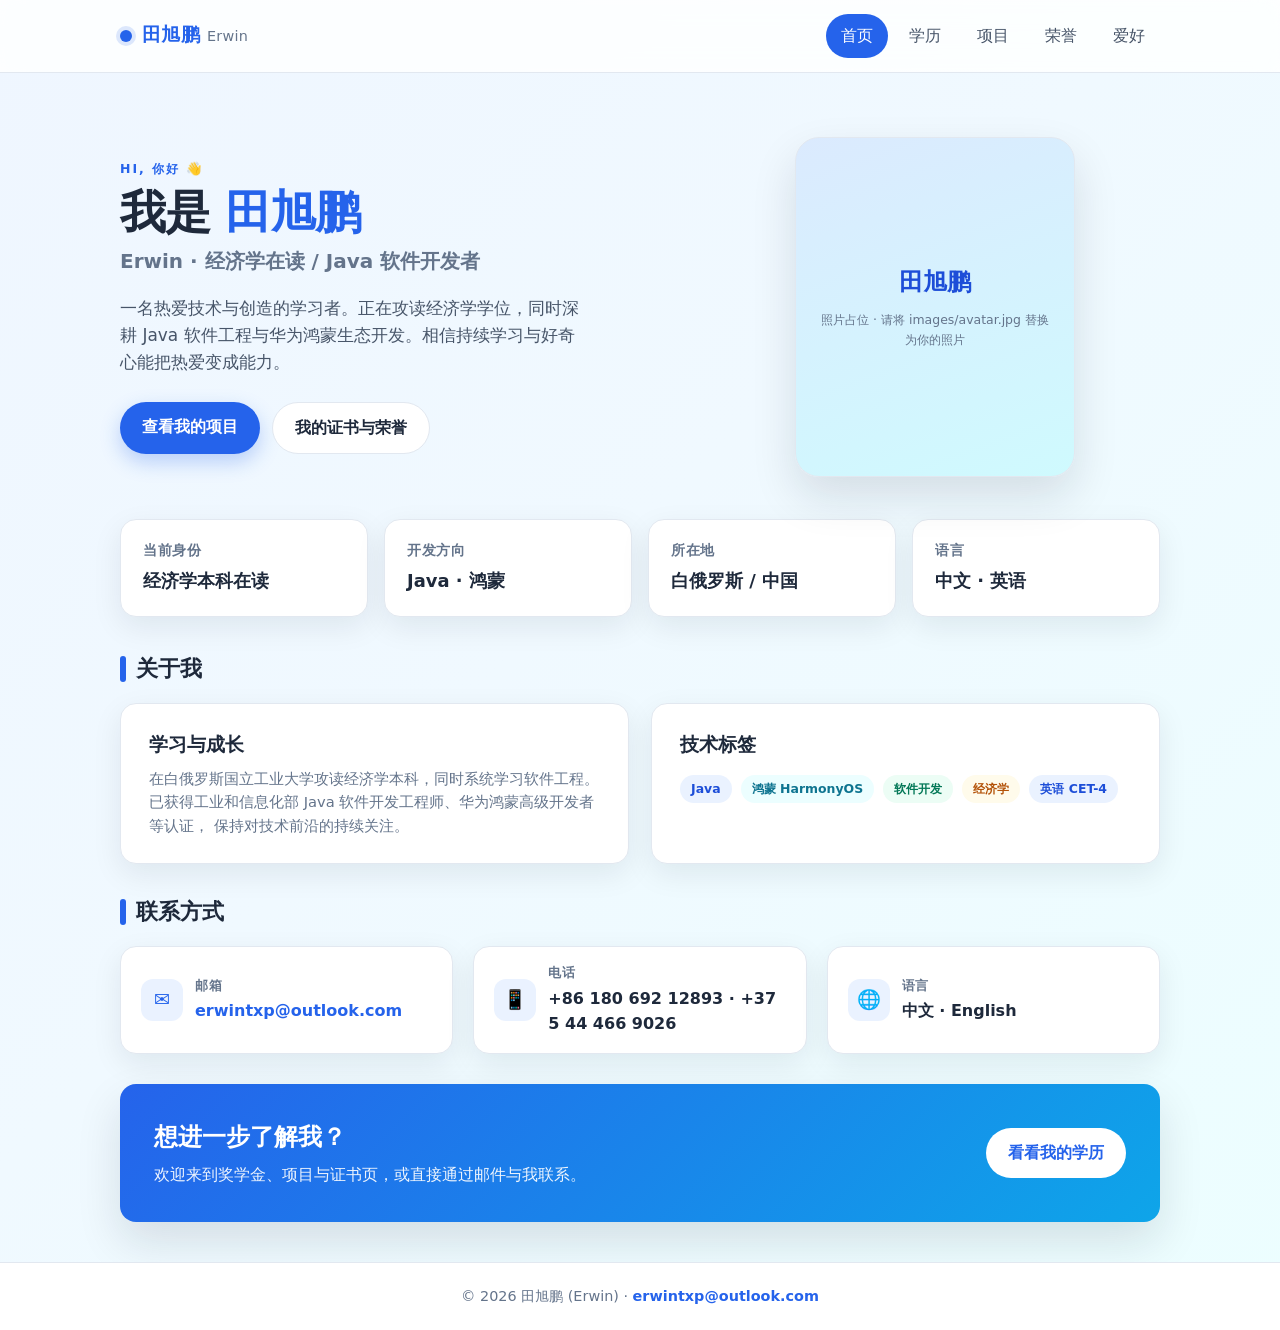
==== index.html @ 3353f467 "Initial commit: personal portfolio site" ====
<!DOCTYPE html>
<html lang="zh-CN">
<head>
  <meta charset="UTF-8" />
  <meta name="viewport" content="width=device-width, initial-scale=1.0" />
  <title>田旭鹏 · Erwin — 个人主页</title>
  <meta name="description" content="田旭鹏 (Erwin) 的个人主页：经济学在读，Java 软件开发者，鸿蒙开发者。欢迎了解我的学历、项目、荣誉与爱好。" />
  <link rel="stylesheet" href="css/style.css" />
</head>
<body>
  <header class="site-header">
    <nav class="nav">
      <a class="brand" href="index.html">
        <span class="brand-dot"></span>
        <span>田旭鹏 <span class="brand-en">Erwin</span></span>
      </a>
      <button class="nav-toggle" aria-label="打开菜单">☰</button>
      <ul class="nav-links">
        <li><a href="index.html">首页</a></li>
        <li><a href="education.html">学历</a></li>
        <li><a href="projects.html">项目</a></li>
        <li><a href="honors.html">荣誉</a></li>
        <li><a href="hobbies.html">爱好</a></li>
      </ul>
    </nav>
  </header>

  <main class="container">
    <section class="hero">
      <div>
        <div class="page-head" style="margin-bottom:0;">
          <div class="eyebrow">Hi, 你好 👋</div>
          <h1>我是 <span class="accent">田旭鹏</span></h1>
          <div class="en">Erwin · 经济学在读 / Java 软件开发者</div>
          <p class="lede">
            一名热爱技术与创造的学习者。正在攻读经济学学位，同时深耕
            Java 软件工程与华为鸿蒙生态开发。相信持续学习与好奇心能把热爱变成能力。
          </p>
        </div>
        <div class="hero-actions">
          <a class="btn btn-primary" href="projects.html">查看我的项目</a>
          <a class="btn btn-ghost" href="honors.html">我的证书与荣誉</a>
        </div>
      </div>

      <div class="portrait reveal">
        <div class="photo-placeholder">
          <div class="big">田旭鹏</div>
          <div class="hint">照片占位 · 请将 images/avatar.jpg 替换为你的照片</div>
        </div>
        <img src="images/avatar.jpg" alt="田旭鹏照片" onerror="this.style.display='none'" />
      </div>
    </section>

    <section class="facts">
      <div class="fact reveal">
        <div class="k">当前身份</div>
        <div class="v">经济学本科在读</div>
      </div>
      <div class="fact reveal">
        <div class="k">开发方向</div>
        <div class="v">Java · 鸿蒙</div>
      </div>
      <div class="fact reveal">
        <div class="k">所在地</div>
        <div class="v">白俄罗斯 / 中国</div>
      </div>
      <div class="fact reveal">
        <div class="k">语言</div>
        <div class="v">中文 · 英语</div>
      </div>
    </section>

    <section>
      <h2 class="section-title">关于我</h2>
      <div class="grid grid-2">
        <div class="card reveal">
          <h2>学习与成长</h2>
          <p class="subtle" style="margin-top:6px;">
            在白俄罗斯国立工业大学攻读经济学本科，同时系统学习软件工程。
            已获得工业和信息化部 Java 软件开发工程师、华为鸿蒙高级开发者等认证，
            保持对技术前沿的持续关注。
          </p>
        </div>
        <div class="card reveal">
          <h2>技术标签</h2>
          <div style="margin-top:12px;">
            <span class="tag">Java</span>
            <span class="tag teal">鸿蒙 HarmonyOS</span>
            <span class="tag green">软件开发</span>
            <span class="tag amber">经济学</span>
            <span class="tag">英语 CET-4</span>
          </div>
        </div>
      </div>
    </section>

    <section>
      <h2 class="section-title">联系方式</h2>
      <div class="contact-row">
        <div class="contact-item reveal">
          <div class="icon">✉️</div>
          <div>
            <div class="label">邮箱</div>
            <div class="value"><a href="mailto:erwintxp@outlook.com">erwintxp@outlook.com</a></div>
          </div>
        </div>
        <div class="contact-item reveal">
          <div class="icon">📱</div>
          <div>
            <div class="label">电话</div>
            <div class="value">+86 180 692 12893 · +375 44 466 9026</div>
          </div>
        </div>
        <div class="contact-item reveal">
          <div class="icon">🌐</div>
          <div>
            <div class="label">语言</div>
            <div class="value">中文 · English</div>
          </div>
        </div>
      </div>
    </section>

    <div class="cta reveal">
      <div>
        <h2>想进一步了解我？</h2>
        <p>欢迎来到奖学金、项目与证书页，或直接通过邮件与我联系。</p>
      </div>
      <a class="btn btn-white" href="education.html">看看我的学历</a>
    </div>
  </main>

  <footer class="site-footer">
    <p>© <span data-year>2025</span> 田旭鹏 (Erwin) · <a href="mailto:erwintxp@outlook.com">erwintxp@outlook.com</a></p>
  </footer>

  <script src="js/main.js"></script>
  <script>document.querySelectorAll("[data-year]").forEach(el => (el.textContent = year()));</script>
</body>
</html>
---- css/style.css ----
/* =========================================================
   Personal Portfolio — Shared Stylesheet
   Persona: 田旭鹏 (Erwin)
   ========================================================= */

:root {
  --primary: #2563eb;
  --primary-dark: #1d4ed8;
  --accent: #0ea5e9;
  --ink: #1e293b;
  --ink-soft: #475569;
  --muted: #64748b;
  --line: #e2e8f0;
  --card: #ffffff;
  --bg: #f1f5f9;
  --bg-gradient: linear-gradient(135deg, #eff6ff 0%, #f0f9ff 45%, #ecfeff 100%);
  --shadow: 0 10px 30px rgba(15, 23, 42, 0.08);
  --shadow-lg: 0 20px 45px rgba(15, 23, 42, 0.12);
  --radius: 16px;
}

* {
  margin: 0;
  padding: 0;
  box-sizing: border-box;
}

html {
  scroll-behavior: smooth;
}

body {
  font-family: "Segoe UI", "PingFang SC", "Microsoft YaHei", system-ui, -apple-system, Roboto, Helvetica, Arial, sans-serif;
  color: var(--ink);
  background: var(--bg-gradient);
  min-height: 100vh;
  display: flex;
  flex-direction: column;
  line-height: 1.6;
}

a {
  color: var(--primary);
  text-decoration: none;
}

img {
  max-width: 100%;
  display: block;
}

/* ---------- Top navigation ---------- */
.site-header {
  position: sticky;
  top: 0;
  z-index: 50;
  background: rgba(255, 255, 255, 0.85);
  backdrop-filter: saturate(180%) blur(12px);
  border-bottom: 1px solid var(--line);
}

.nav {
  max-width: 1080px;
  margin: 0 auto;
  padding: 14px 20px;
  display: flex;
  align-items: center;
  justify-content: space-between;
  gap: 16px;
}

.brand {
  font-weight: 700;
  font-size: 1.2rem;
  letter-spacing: 0.3px;
  display: flex;
  align-items: center;
  gap: 10px;
}

.brand .brand-dot {
  width: 12px;
  height: 12px;
  border-radius: 50%;
  background: var(--primary);
  box-shadow: 0 0 0 4px rgba(37, 99, 235, 0.15);
}

.brand .brand-en {
  color: var(--muted);
  font-weight: 500;
  font-size: 0.9rem;
}

.nav-links {
  display: flex;
  align-items: center;
  gap: 6px;
  list-style: none;
}

.nav-links a {
  display: block;
  padding: 9px 15px;
  border-radius: 999px;
  color: var(--ink-soft);
  font-weight: 500;
  transition: background 0.2s ease, color 0.2s ease;
}

.nav-links a:hover {
  background: #eaf2ff;
  color: var(--primary);
}

.nav-links a.active {
  background: var(--primary);
  color: #fff;
}

/* Mobile menu toggle */
.nav-toggle {
  display: none;
  background: none;
  border: 1px solid var(--line);
  border-radius: 10px;
  padding: 8px 12px;
  cursor: pointer;
  color: var(--ink);
  font-size: 1.1rem;
  line-height: 1;
}

/* ---------- Layout container ---------- */
.container {
  width: 100%;
  max-width: 1080px;
  margin: 0 auto;
  padding: 40px 20px;
  flex: 1;
}

.page-head {
  margin-bottom: 34px;
}

.page-head .eyebrow {
  color: var(--primary);
  font-weight: 600;
  text-transform: uppercase;
  letter-spacing: 2px;
  font-size: 0.78rem;
}

.page-head h1 {
  font-size: 2.2rem;
  margin-top: 8px;
  letter-spacing: -0.5px;
}

.page-head p.lead {
  color: var(--ink-soft);
  margin-top: 10px;
  max-width: 640px;
}

/* ---------- Cards ---------- */
.card {
  background: var(--card);
  border: 1px solid var(--line);
  border-radius: var(--radius);
  box-shadow: var(--shadow);
  padding: 26px 28px;
}

.grid {
  display: grid;
  gap: 22px;
}

.grid-2 { grid-template-columns: repeat(2, 1fr); }
.grid-3 { grid-template-columns: repeat(3, 1fr); }

@media (max-width: 780px) {
  .grid-2, .grid-3 { grid-template-columns: 1fr; }
}

.card h2 {
  font-size: 1.2rem;
  margin-bottom: 6px;
}

.card .subtle {
  color: var(--muted);
  font-size: 0.92rem;
}

.tag {
  display: inline-block;
  padding: 4px 11px;
  border-radius: 999px;
  font-size: 0.78rem;
  font-weight: 600;
  background: #eaf2ff;
  color: var(--primary-dark);
  margin: 2px 4px 2px 0;
}

.tag.teal { background: #ecfeff; color: #0e7490; }
.tag.green { background: #ecfdf5; color: #047857; }
.tag.amber { background: #fffbeb; color: #b45309; }

/* ---------- Hero (homepage) ---------- */
.hero {
  display: grid;
  grid-template-columns: 1.1fr 0.9fr;
  gap: 40px;
  align-items: center;
  padding: 24px 0 8px;
}

@media (max-width: 860px) {
  .hero { grid-template-columns: 1fr; text-align: center; }
}

.hero h1 {
  font-size: 2.9rem;
  line-height: 1.12;
  letter-spacing: -1px;
}

.hero h1 .accent {
  color: var(--primary);
}

.hero .en {
  color: var(--muted);
  font-size: 1.25rem;
  font-weight: 600;
  margin-top: 6px;
}

.hero .lede {
  color: var(--ink-soft);
  font-size: 1.06rem;
  margin-top: 18px;
  max-width: 460px;
}

.hero-actions {
  display: flex;
  gap: 12px;
  margin-top: 26px;
  flex-wrap: wrap;
}

@media (max-width: 860px) {
  .hero-actions { justify-content: center; }
}

.btn {
  display: inline-block;
  padding: 12px 22px;
  border-radius: 999px;
  font-weight: 600;
  transition: transform 0.15s ease, box-shadow 0.2s ease, background 0.2s ease;
}

.btn-primary {
  background: var(--primary);
  color: #fff;
  box-shadow: 0 8px 20px rgba(37, 99, 235, 0.28);
}

.btn-primary:hover {
  background: var(--primary-dark);
  transform: translateY(-2px);
}

.btn-ghost {
  border: 1.5px solid var(--line);
  background: #fff;
  color: var(--ink);
}

.btn-ghost:hover {
  border-color: var(--primary);
  color: var(--primary);
  transform: translateY(-2px);
}

/* Avatar / photo placeholder */
.portrait {
  position: relative;
  width: 280px;
  height: 340px;
  margin: 0 auto;
  border-radius: 24px;
  overflow: hidden;
  background: linear-gradient(160deg, #dbeafe 0%, #cffafe 100%);
  border: 1px solid var(--line);
  box-shadow: var(--shadow-lg);
}

.portrait img {
  position: absolute;
  inset: 0;
  width: 100%;
  height: 100%;
  object-fit: cover;
  z-index: 2;
}

.portrait .photo-placeholder {
  position: absolute;
  inset: 0;
  z-index: 1;
  display: flex;
  flex-direction: column;
  align-items: center;
  justify-content: center;
  gap: 8px;
  color: var(--primary-dark);
  text-align: center;
  padding: 20px;
}

.portrait .photo-placeholder .big {
  font-size: 1.5rem;
  font-weight: 700;
}

.portrait .photo-placeholder .hint {
  font-size: 0.78rem;
  color: var(--muted);
}

/* ---------- Stats / fact strips ---------- */
.facts {
  display: grid;
  grid-template-columns: repeat(auto-fit, minmax(180px, 1fr));
  gap: 16px;
  margin: 34px 0;
}

.fact {
  background: var(--card);
  border: 1px solid var(--line);
  border-radius: var(--radius);
  padding: 20px 22px;
  box-shadow: var(--shadow);
}

.fact .k {
  color: var(--muted);
  font-size: 0.85rem;
  font-weight: 600;
  text-transform: uppercase;
  letter-spacing: 0.6px;
}

.fact .v {
  font-size: 1.12rem;
  font-weight: 700;
  margin-top: 6px;
}

/* ---------- Timeline ---------- */
.timeline {
  position: relative;
  margin-top: 10px;
  padding-left: 26px;
}

.timeline::before {
  content: "";
  position: absolute;
  left: 8px;
  top: 6px;
  bottom: 6px;
  width: 2px;
  background: var(--line);
}

.timeline-item {
  position: relative;
  padding-bottom: 26px;
}

.timeline-item:last-child { padding-bottom: 0; }

.timeline-item::before {
  content: "";
  position: absolute;
  left: -24px;
  top: 6px;
  width: 14px;
  height: 14px;
  border-radius: 50%;
  background: #fff;
  border: 3px solid var(--primary);
}

.timeline-item .date {
  color: var(--primary);
  font-weight: 600;
  font-size: 0.9rem;
}

.timeline-item h3 {
  font-size: 1.1rem;
  margin: 3px 0;
}

.timeline-item p {
  color: var(--ink-soft);
  margin-top: 4px;
}

/* ---------- Contact / footer ---------- */
.contact-row {
  display: flex;
  flex-wrap: wrap;
  gap: 20px;
}

.contact-item {
  display: flex;
  align-items: center;
  gap: 12px;
  background: var(--card);
  border: 1px solid var(--line);
  border-radius: var(--radius);
  padding: 16px 20px;
  box-shadow: var(--shadow);
  flex: 1 1 240px;
}

.contact-item .icon {
  width: 42px;
  height: 42px;
  border-radius: 12px;
  display: flex;
  align-items: center;
  justify-content: center;
  background: #eaf2ff;
  color: var(--primary);
  font-size: 1.2rem;
  flex-shrink: 0;
}

.contact-item .label {
  color: var(--muted);
  font-size: 0.8rem;
  font-weight: 600;
  text-transform: uppercase;
  letter-spacing: 0.5px;
}

.contact-item .value {
  font-weight: 600;
  margin-top: 2px;
  word-break: break-all;
}

/* ---------- Language pills ---------- */
.langs {
  display: flex;
  gap: 12px;
  flex-wrap: wrap;
}

.lang {
  display: inline-flex;
  align-items: center;
  gap: 8px;
  background: #fff;
  border: 1px solid var(--line);
  border-radius: 999px;
  padding: 10px 20px;
  font-weight: 600;
  box-shadow: var(--shadow);
}

.lang .dot {
  width: 9px;
  height: 9px;
  border-radius: 50%;
  background: var(--accent);
}

/* ---------- Sections ---------- */
section {
  margin-bottom: 30px;
}

.section-title {
  font-size: 1.4rem;
  margin-bottom: 16px;
  display: flex;
  align-items: center;
  gap: 10px;
}

.section-title::before {
  content: "";
  width: 6px;
  height: 26px;
  border-radius: 4px;
  background: var(--primary);
}

/* ---------- CTA band ---------- */
.cta {
  background: linear-gradient(135deg, #2563eb, #0ea5e9);
  color: #fff;
  border-radius: var(--radius);
  padding: 34px 34px;
  margin-top: 20px;
  display: flex;
  align-items: center;
  justify-content: space-between;
  gap: 20px;
  flex-wrap: wrap;
  box-shadow: var(--shadow-lg);
}

.cta h2 { font-size: 1.5rem; }
.cta p { opacity: 0.92; margin-top: 6px; }

.cta .btn-white {
  background: #fff;
  color: var(--primary);
}

.cta .btn-white:hover { transform: translateY(-2px); }

/* ---------- Footer ---------- */
.site-footer {
  border-top: 1px solid var(--line);
  background: #fff;
  padding: 22px 20px;
  text-align: center;
  color: var(--muted);
  font-size: 0.9rem;
}

.site-footer a { font-weight: 600; }

/* ---------- Utility ---------- */
.mt-0 { margin-top: 0; }
.muted { color: var(--muted); }
.list-disc { padding-left: 22px; }
.list-disc li { margin-bottom: 6px; color: var(--ink-soft); }
.center { text-align: center; }

/* ---------- Reveal on scroll ---------- */
.reveal {
  opacity: 0;
  transform: translateY(18px);
  transition: opacity 0.5s ease, transform 0.5s ease;
}
.reveal.in {
  opacity: 1;
  transform: none;
}
@media (prefers-reduced-motion: reduce) {
  .reveal { opacity: 1; transform: none; transition: none; }
}

/* ---------- Responsive nav ---------- */
@media (max-width: 820px) {
  .nav-toggle { display: block; }

  .nav-links {
    position: absolute;
    top: 100%;
    left: 0;
    right: 0;
    background: #fff;
    border-bottom: 1px solid var(--line);
    flex-direction: column;
    align-items: stretch;
    padding: 12px;
    gap: 4px;
    display: none;
    box-shadow: var(--shadow);
  }

  .nav-links.open { display: flex; }

  .nav-links a { border-radius: 12px; }
}
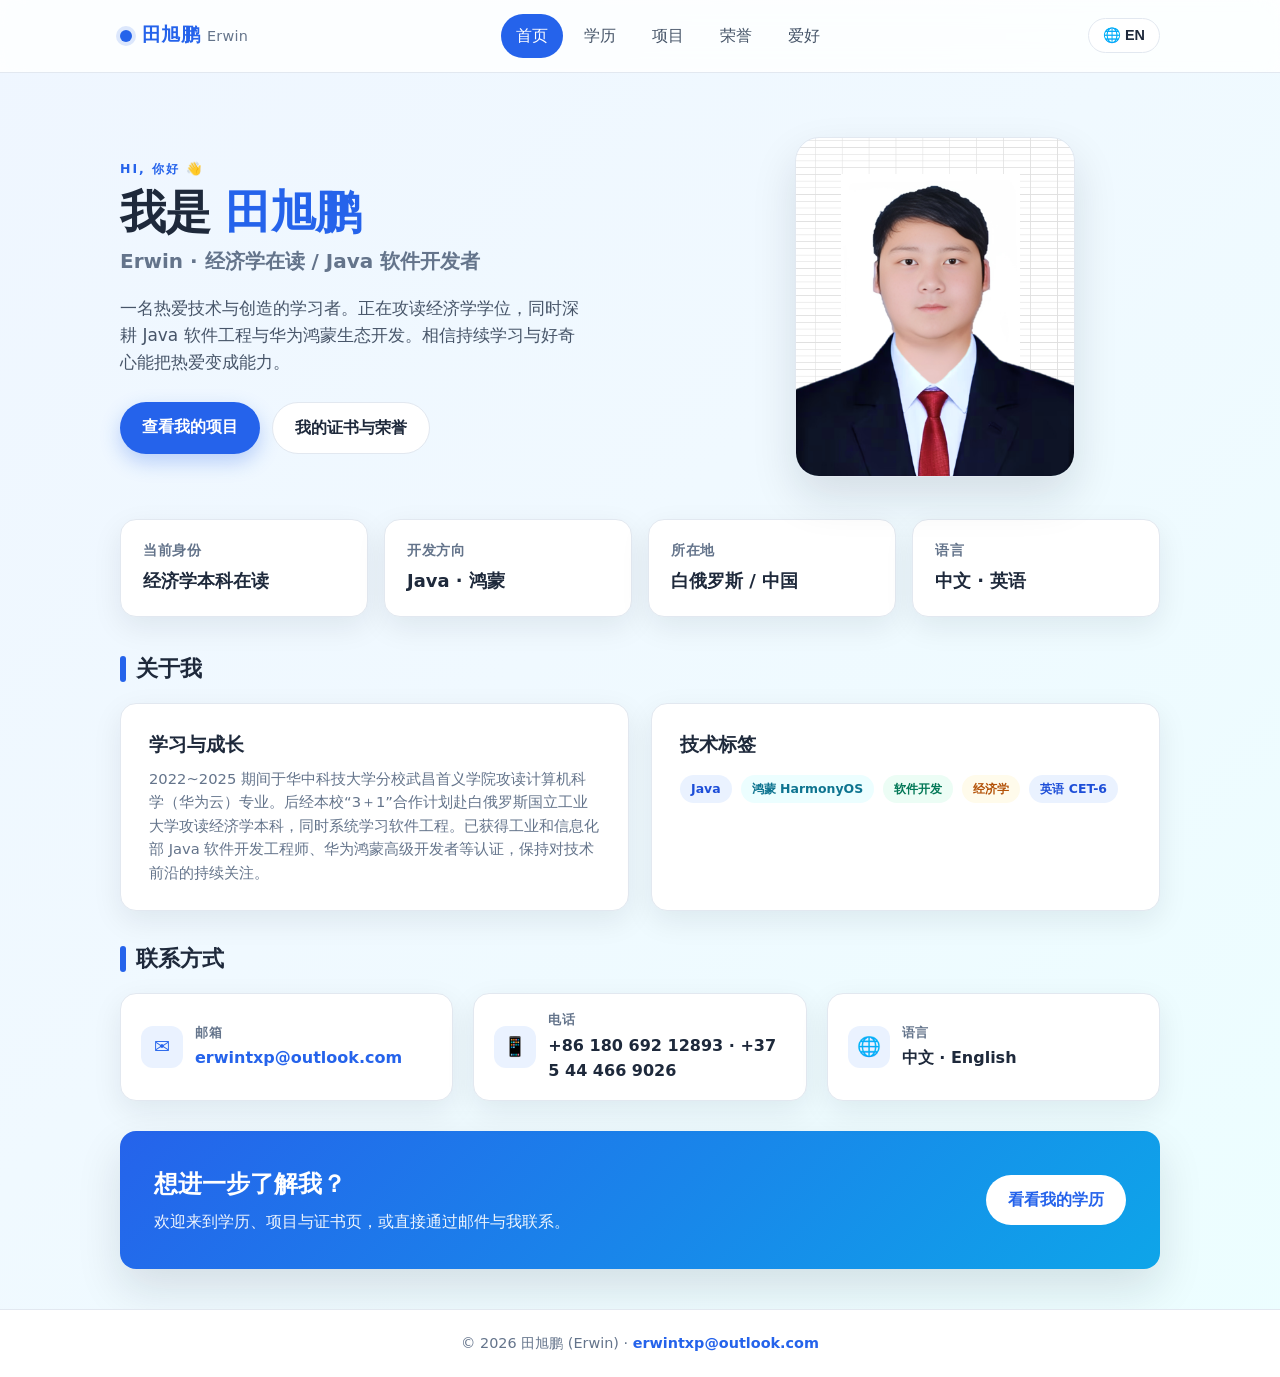
==== commit 7b5e7cd6: "Add bilingual (zh/en) support with language toggle (Ctrl+Shift+L)" ====
--- a/index.html
+++ b/index.html
@@ -3,8 +3,8 @@
 <head>
   <meta charset="UTF-8" />
   <meta name="viewport" content="width=device-width, initial-scale=1.0" />
-  <title>田旭鹏 · Erwin — 个人主页</title>
-  <meta name="description" content="田旭鹏 (Erwin) 的个人主页：经济学在读，Java 软件开发者，鸿蒙开发者。欢迎了解我的学历、项目、荣誉与爱好。" />
+  <title data-i18n-title="index.title">田旭鹏 · Erwin — 个人主页</title>
+  <meta name="description" data-i18n-desc="index.desc" content="田旭鹏 (Erwin) 的个人主页：经济学在读，Java 软件开发者，鸿蒙开发者。欢迎了解我的学历、项目、荣誉与爱好。" />
   <link rel="stylesheet" href="css/style.css" />
 </head>
 <body>
@@ -12,16 +12,19 @@
     <nav class="nav">
       <a class="brand" href="index.html">
         <span class="brand-dot"></span>
-        <span>田旭鹏 <span class="brand-en">Erwin</span></span>
+        <span data-i18n="nav.brand">田旭鹏 <span class="brand-en">Erwin</span></span>
       </a>
-      <button class="nav-toggle" aria-label="打开菜单">☰</button>
       <ul class="nav-links">
-        <li><a href="index.html">首页</a></li>
-        <li><a href="education.html">学历</a></li>
-        <li><a href="projects.html">项目</a></li>
-        <li><a href="honors.html">荣誉</a></li>
-        <li><a href="hobbies.html">爱好</a></li>
+        <li><a href="index.html" data-i18n="nav.home">首页</a></li>
+        <li><a href="education.html" data-i18n="nav.edu">学历</a></li>
+        <li><a href="projects.html" data-i18n="nav.projects">项目</a></li>
+        <li><a href="honors.html" data-i18n="nav.honors">荣誉</a></li>
+        <li><a href="hobbies.html" data-i18n="nav.hobbies">爱好</a></li>
       </ul>
+      <div class="nav-actions">
+        <button class="lang-toggle" id="lang-toggle" title="中 / EN · Ctrl+Shift+L">🌐 EN</button>
+        <button class="nav-toggle" aria-label="打开菜单">☰</button>
+      </div>
     </nav>
   </header>
 
@@ -29,94 +32,94 @@
     <section class="hero">
       <div>
         <div class="page-head" style="margin-bottom:0;">
-          <div class="eyebrow">Hi, 你好 👋</div>
-          <h1>我是 <span class="accent">田旭鹏</span></h1>
-          <div class="en">Erwin · 经济学在读 / Java 软件开发者</div>
-          <p class="lede">
+          <div class="eyebrow" data-i18n="index.eyebrow">Hi, 你好 👋</div>
+          <h1 data-i18n="index.heroTitle">我是 <span class="accent">田旭鹏</span></h1>
+          <div class="en" data-i18n="index.heroSub">Erwin · 经济学在读 / Java 软件开发者</div>
+          <p class="lede" data-i18n="index.heroLede">
             一名热爱技术与创造的学习者。正在攻读经济学学位，同时深耕
             Java 软件工程与华为鸿蒙生态开发。相信持续学习与好奇心能把热爱变成能力。
           </p>
         </div>
         <div class="hero-actions">
-          <a class="btn btn-primary" href="projects.html">查看我的项目</a>
-          <a class="btn btn-ghost" href="honors.html">我的证书与荣誉</a>
+          <a class="btn btn-primary" href="projects.html" data-i18n="index.heroBtnProjects">查看我的项目</a>
+          <a class="btn btn-ghost" href="honors.html" data-i18n="index.heroBtnHonors">我的证书与荣誉</a>
         </div>
       </div>
 
       <div class="portrait reveal">
         <div class="photo-placeholder">
-          <div class="big">田旭鹏</div>
-          <div class="hint">照片占位 · 请将 images/avatar.jpg 替换为你的照片</div>
+          <div class="big" data-i18n="index.portraitBig">田旭鹏</div>
         </div>
-        <img src="images/avatar.jpg" alt="田旭鹏照片" onerror="this.style.display='none'" />
+        <img src="images/self photo.png" alt="田旭鹏照片" data-i18n-alt="index.portraitAlt" onerror="this.style.display='none'" />
       </div>
     </section>
 
     <section class="facts">
       <div class="fact reveal">
-        <div class="k">当前身份</div>
-        <div class="v">经济学本科在读</div>
+        <div class="k" data-i18n="index.factRoleK">当前身份</div>
+        <div class="v" data-i18n="index.factRoleV">经济学本科在读</div>
       </div>
       <div class="fact reveal">
-        <div class="k">开发方向</div>
-        <div class="v">Java · 鸿蒙</div>
+        <div class="k" data-i18n="index.factFocusK">开发方向</div>
+        <div class="v" data-i18n="index.factFocusV">Java · 鸿蒙</div>
       </div>
       <div class="fact reveal">
-        <div class="k">所在地</div>
-        <div class="v">白俄罗斯 / 中国</div>
+        <div class="k" data-i18n="index.factLocK">所在地</div>
+        <div class="v" data-i18n="index.factLocV">白俄罗斯 / 中国</div>
       </div>
       <div class="fact reveal">
-        <div class="k">语言</div>
-        <div class="v">中文 · 英语</div>
+        <div class="k" data-i18n="index.factLangK">语言</div>
+        <div class="v" data-i18n="index.factLangV">中文 · 英语</div>
       </div>
     </section>
 
     <section>
-      <h2 class="section-title">关于我</h2>
+      <h2 class="section-title" data-i18n="index.aboutTitle">关于我</h2>
       <div class="grid grid-2">
         <div class="card reveal">
-          <h2>学习与成长</h2>
-          <p class="subtle" style="margin-top:6px;">
-            在白俄罗斯国立工业大学攻读经济学本科，同时系统学习软件工程。
+          <h2 data-i18n="index.aboutLearningTitle">学习与成长</h2>
+          <p class="subtle" style="margin-top:6px;" data-i18n="index.aboutLearningText">
+			2022~2025期间于华中科技大学分校武昌首义学院攻读计算机科学（华为云）专业。
+            后经本校"3＋1"合作计划赴白俄罗斯国立工业大学攻读经济学本科，同时系统学习软件工程。
             已获得工业和信息化部 Java 软件开发工程师、华为鸿蒙高级开发者等认证，
             保持对技术前沿的持续关注。
           </p>
         </div>
         <div class="card reveal">
-          <h2>技术标签</h2>
+          <h2 data-i18n="index.aboutSkillsTitle">技术标签</h2>
           <div style="margin-top:12px;">
-            <span class="tag">Java</span>
-            <span class="tag teal">鸿蒙 HarmonyOS</span>
-            <span class="tag green">软件开发</span>
-            <span class="tag amber">经济学</span>
-            <span class="tag">英语 CET-4</span>
+            <span class="tag" data-i18n="index.tagJava">Java</span>
+            <span class="tag teal" data-i18n="index.tagHarmony">鸿蒙 HarmonyOS</span>
+            <span class="tag green" data-i18n="index.tagDev">软件开发</span>
+            <span class="tag amber" data-i18n="index.tagEcon">经济学</span>
+			<span class="tag" data-i18n="index.tagCet">英语 CET-6</span>
           </div>
         </div>
       </div>
     </section>
 
     <section>
-      <h2 class="section-title">联系方式</h2>
+      <h2 class="section-title" data-i18n="index.contactTitle">联系方式</h2>
       <div class="contact-row">
         <div class="contact-item reveal">
           <div class="icon">✉️</div>
           <div>
-            <div class="label">邮箱</div>
+            <div class="label" data-i18n="index.contactEmailLabel">邮箱</div>
             <div class="value"><a href="mailto:erwintxp@outlook.com">erwintxp@outlook.com</a></div>
           </div>
         </div>
         <div class="contact-item reveal">
           <div class="icon">📱</div>
           <div>
-            <div class="label">电话</div>
+            <div class="label" data-i18n="index.contactPhoneLabel">电话</div>
             <div class="value">+86 180 692 12893 · +375 44 466 9026</div>
           </div>
         </div>
         <div class="contact-item reveal">
           <div class="icon">🌐</div>
           <div>
-            <div class="label">语言</div>
-            <div class="value">中文 · English</div>
+            <div class="label" data-i18n="index.contactLangLabel">语言</div>
+            <div class="value" data-i18n="index.contactLangValue">中文 · English</div>
           </div>
         </div>
       </div>
@@ -124,18 +127,19 @@
 
     <div class="cta reveal">
       <div>
-        <h2>想进一步了解我？</h2>
-        <p>欢迎来到奖学金、项目与证书页，或直接通过邮件与我联系。</p>
+        <h2 data-i18n="index.ctaTitle">想进一步了解我？</h2>
+        <p data-i18n="index.ctaText">欢迎来到奖学金、项目与证书页，或直接通过邮件与我联系。</p>
       </div>
-      <a class="btn btn-white" href="education.html">看看我的学历</a>
+      <a class="btn btn-white" href="education.html" data-i18n="index.ctaBtn">看看我的学历</a>
     </div>
   </main>
 
   <footer class="site-footer">
-    <p>© <span data-year>2025</span> 田旭鹏 (Erwin) · <a href="mailto:erwintxp@outlook.com">erwintxp@outlook.com</a></p>
+    <p>© <span data-year>2025</span> <span data-i18n="footer.name">田旭鹏 (Erwin)</span> · <a href="mailto:erwintxp@outlook.com">erwintxp@outlook.com</a></p>
   </footer>
 
   <script src="js/main.js"></script>
+  <script src="js/i18n.js"></script>
   <script>document.querySelectorAll("[data-year]").forEach(el => (el.textContent = year()));</script>
 </body>
 </html>
--- a/css/style.css
+++ b/css/style.css
@@ -118,6 +118,33 @@
   color: #fff;
 }
 
+/* Right-side actions group in the navbar (language toggle + mobile menu) */
+.nav-actions {
+  display: flex;
+  align-items: center;
+  gap: 10px;
+}
+
+/* Language toggle button */
+.lang-toggle {
+  background: #fff;
+  border: 1px solid var(--line);
+  border-radius: 999px;
+  padding: 8px 14px;
+  cursor: pointer;
+  color: var(--ink);
+  font-weight: 700;
+  font-size: 0.9rem;
+  transition: border-color 0.2s ease, color 0.2s ease, background 0.2s ease;
+  white-space: nowrap;
+}
+
+.lang-toggle:hover {
+  border-color: var(--primary);
+  color: var(--primary);
+  background: #eaf2ff;
+}
+
 /* Mobile menu toggle */
 .nav-toggle {
   display: none;
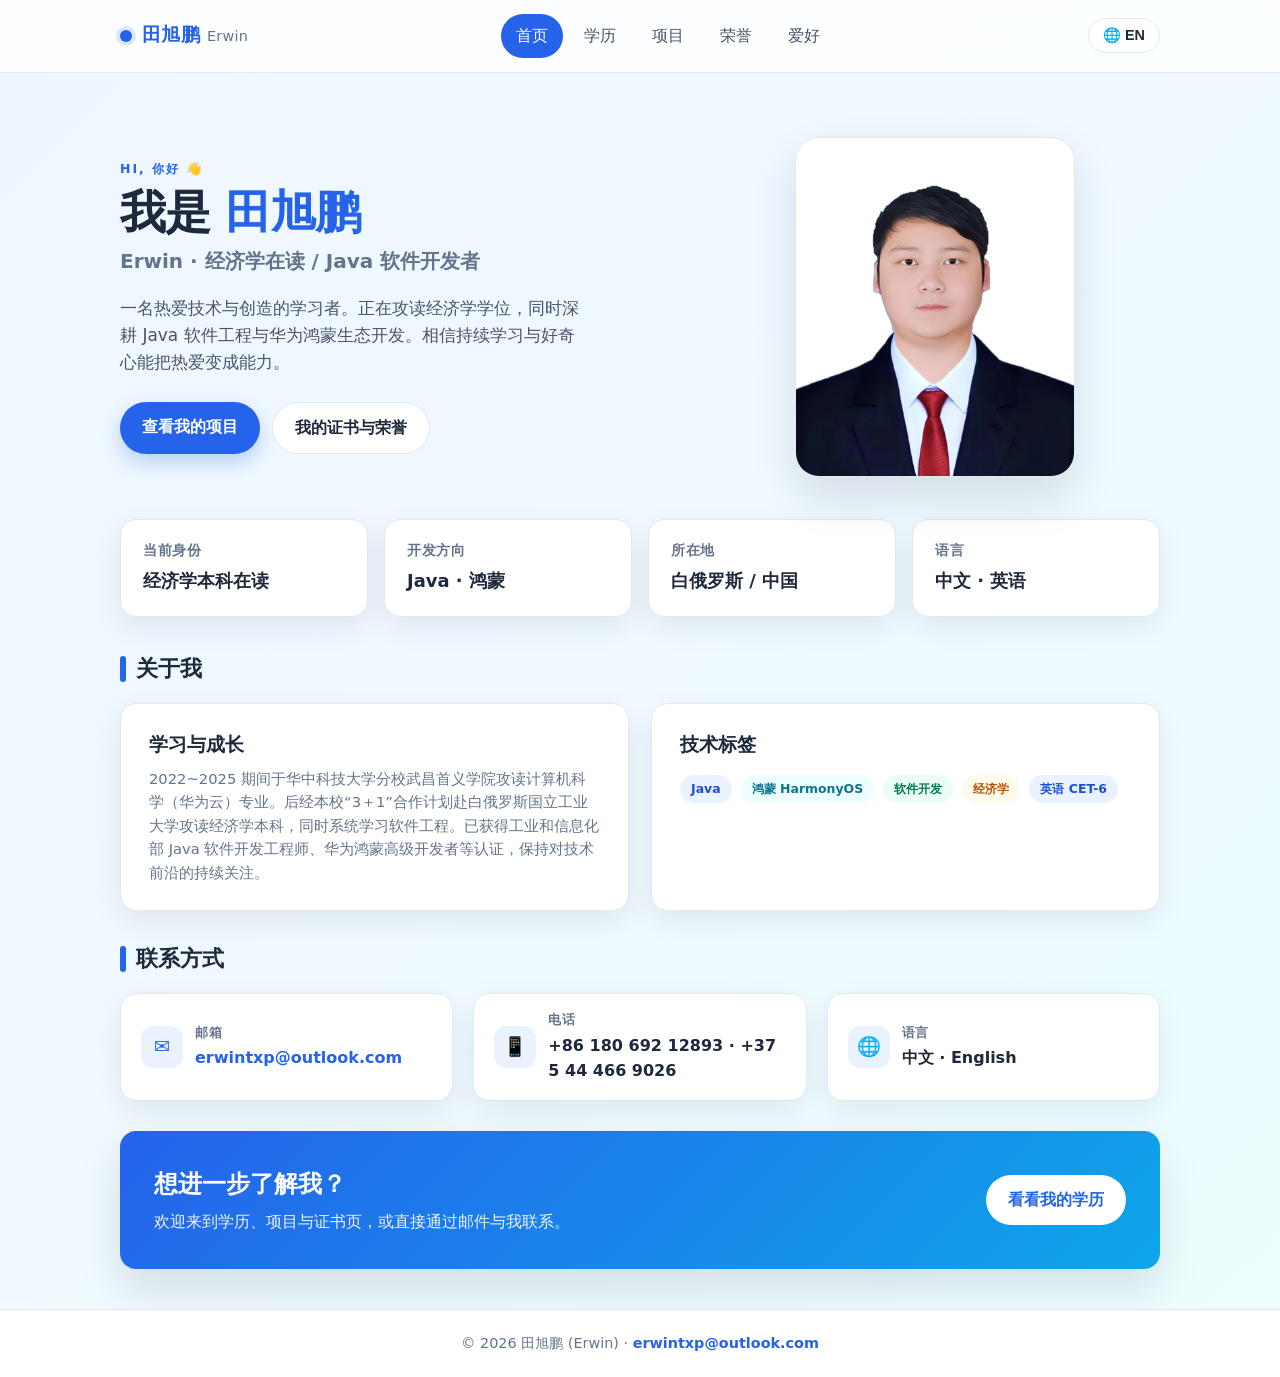
==== commit 073b7841: "Update profile photo (self photos.png)" ====
--- a/index.html
+++ b/index.html
@@ -50,7 +50,7 @@
         <div class="photo-placeholder">
           <div class="big" data-i18n="index.portraitBig">田旭鹏</div>
         </div>
-        <img src="images/self photo.png" alt="田旭鹏照片" data-i18n-alt="index.portraitAlt" onerror="this.style.display='none'" />
+        <img src="images/self photos.png" alt="田旭鹏照片" data-i18n-alt="index.portraitAlt" onerror="this.style.display='none'" />
       </div>
     </section>
 
--- a/css/style.css
+++ b/css/style.css
@@ -537,6 +537,21 @@
   background: var(--primary);
 }
 
+/* ---------- Hobby cards over background images ---------- */
+/* Keep text readable on the dark image overlays: white text + subtle shadow. */
+.hobby-card { color: #fff; }
+
+.hobby-card .subtle,
+.hobby-card p {
+  color: #fff;
+  text-shadow: 0 1px 3px rgba(0, 0, 0, 0.6);
+}
+
+.hobby-card h2 {
+  color: #fff;
+  text-shadow: 0 1px 3px rgba(0, 0, 0, 0.6);
+}
+
 /* ---------- CTA band ---------- */
 .cta {
   background: linear-gradient(135deg, #2563eb, #0ea5e9);
